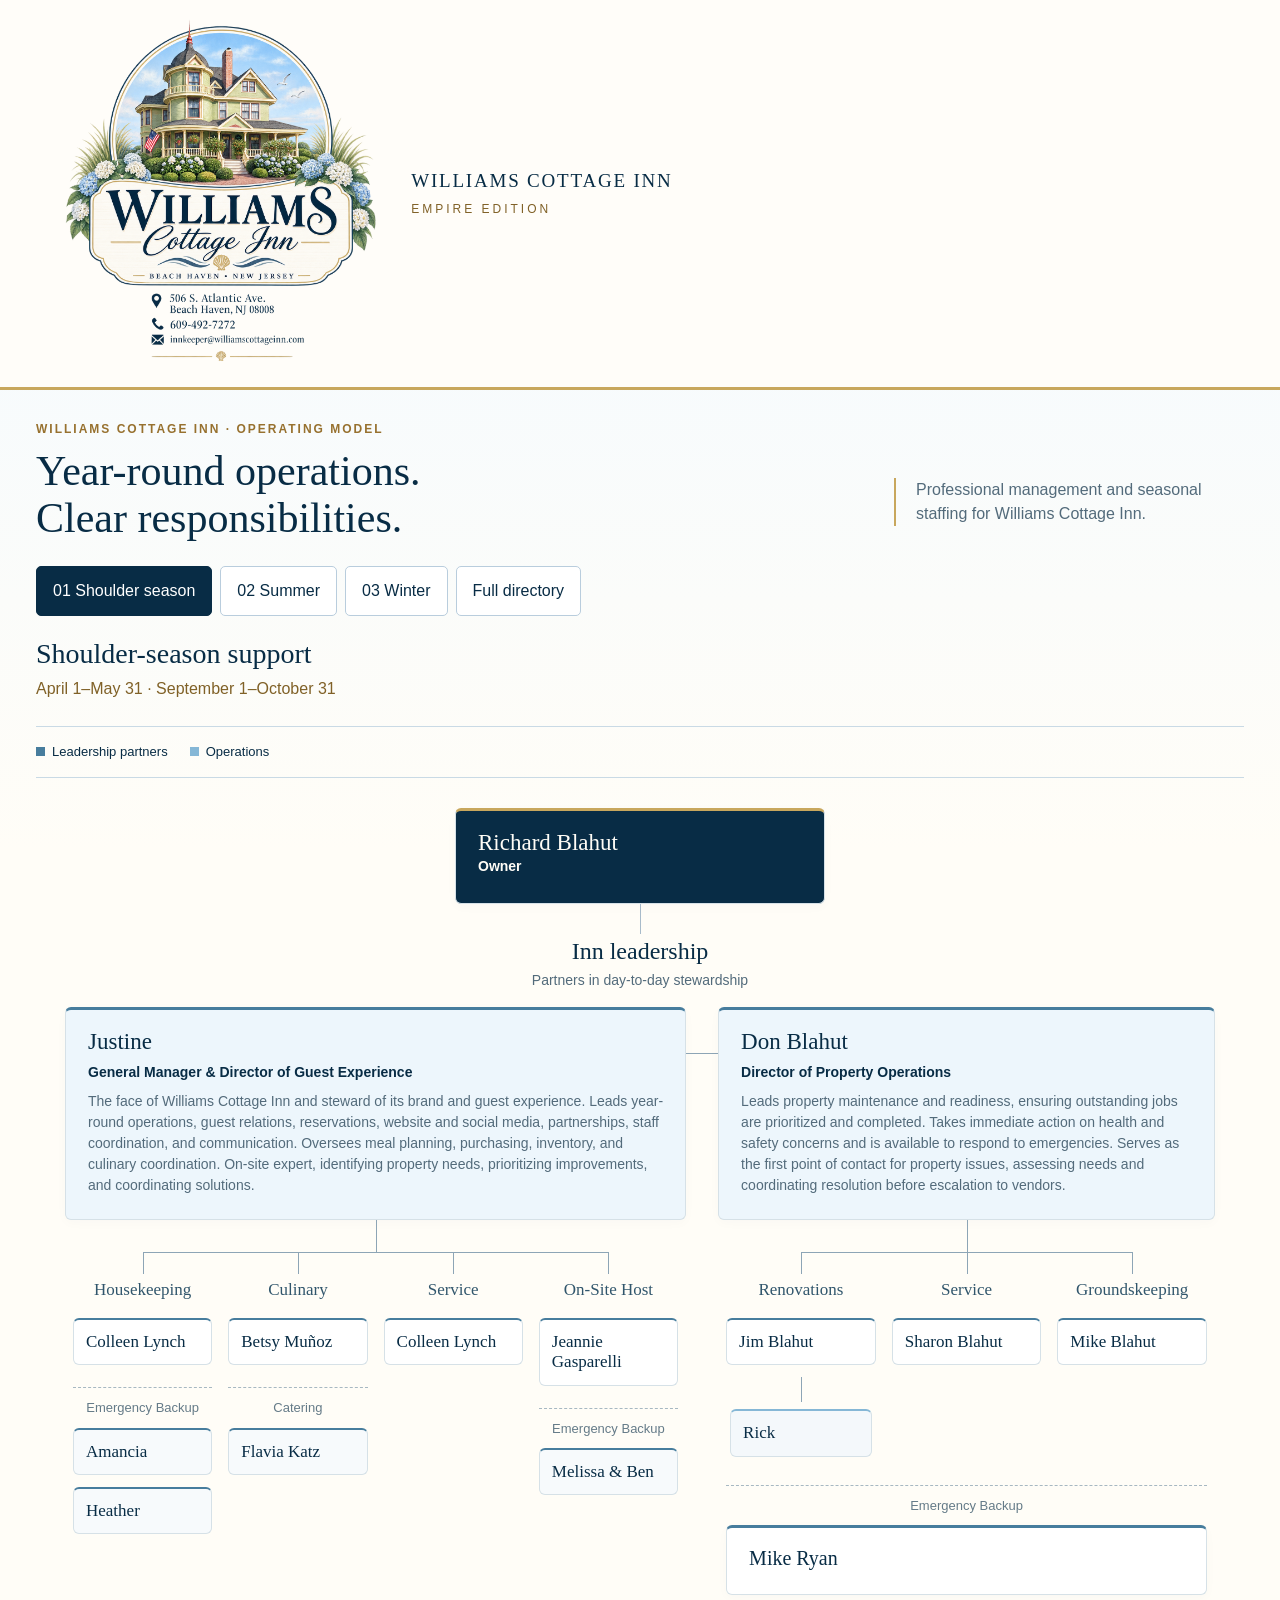
==== empire/index.html @ 8cbee390 "Move directory service contacts below chart and remove toolbar" ====
<!doctype html><html lang="en"><head><meta charset="utf-8"><meta name="viewport" content="width=device-width,initial-scale=1"><title>Williams Cottage Inn | Empire Edition</title><link rel="stylesheet" href="style.css"></head><body>
<header><div class="brand"><img src="williams-cottage-logo.png" alt="Williams Cottage Inn, Beach Haven, New Jersey" width="124" height="132"><div>WILLIAMS COTTAGE INN<span>EMPIRE EDITION</span></div></div></header>
<main><div class="intro"><div><p class="eyebrow">WILLIAMS COTTAGE INN · OPERATING MODEL</p><h1>Year-round operations.<br>Clear responsibilities.</h1></div><p class="context">Professional management and seasonal staffing for Williams Cottage Inn.</p></div>
<nav class="season-nav" aria-label="Support model"><a href="#shoulder" data-season="shoulder">01 Shoulder season</a><a href="#summer" data-season="summer">02 Summer</a><a href="#winter" data-season="winter">03 Winter</a><a href="#directory" data-season="directory">Full directory</a></nav><section class="season-heading"><div><h2 id="season-title"></h2><p id="season-dates"></p></div><p id="season-description"></p></section><div class="legend"><span><i class="green"></i>Leadership partners</span><span><i class="gray"></i>Operations</span></div>
<section class="tier" aria-labelledby="owner-title"><div class="tier-label" hidden><h2 id="owner-title">Owner</h2></div><div id="owner" class="owner cards"></div></section>
<div class="connector"></div><section class="tier" aria-labelledby="family-title"><div class="tier-label"><span>02</span><h2 id="family-title">Family ownership</h2></div><div id="family" class="family cards"></div></section>
<div class="connector"></div><section class="tier leadership" aria-labelledby="lead-title"><div class="tier-label"><h2 id="lead-title">Inn leadership</h2><p>Partners in day-to-day stewardship</p></div><div id="leadership" class="leaders cards"></div></section>
<div class="connector"></div><section class="tier" aria-labelledby="team-title"><div class="tier-label"><span>04</span><h2 id="team-title">Operations</h2></div><div id="support" class="support cards"></div><div class="open-roles"><strong>Team roster to complete</strong><p>Cleaners & housekeepers · Cooks · Maintenance technicians · Vendor contacts</p><span>Add each person as their details become available. Reporting relationships are confirmed individually.</span></div></section>
<div id="directory-service-contacts"></div><p class="winter-holiday-note" hidden>The inn may close for certain winter vacation days when no team is available.</p></main>
<dialog id="editor"><form id="person-form"><div class="dialog-head"><p class="eyebrow">PEOPLE DIRECTORY</p><button type="button" id="close" aria-label="Close">×</button></div><h2 id="dialog-title">Person details</h2><label>Name<input name="name" required maxlength="100"></label><label>Title / role<input name="role" required maxlength="150"></label><label>Organizational group<select name="group"><option value="owner">Primary ownership</option><option value="family">Family ownership</option><option value="leadership">Inn leadership</option><option value="support">Operations</option><option value="justineTeam">Working directly with Justine</option><option value="jimTeam">Jim Blahut’s team</option><option value="champions">Justine’s personal support network</option></select></label><label>Family relationship<input name="relation" maxlength="200"></label><label>Responsibilities / contribution<textarea name="notes" rows="3" maxlength="600"></textarea></label><label>Reports to / works with<input name="reports" maxlength="150" placeholder="To be confirmed"></label><div class="fields"><label>Phone<input name="phone" type="tel" maxlength="60"></label><label>Email<input name="email" type="email" maxlength="150"></label></div><div class="dialog-actions"><button type="button" id="remove">Remove person</button><button class="primary" type="submit">Save details</button></div></form></dialog><input type="file" id="file" accept="application/json,.json" hidden><div id="status" role="status" aria-live="polite"></div><script src="app.js"></script></body></html>
---- empire/style.css ----
:root{--ink:#082c45;--gold:#97712f;--paper:#fffdf7;--line:#d6e1e7}*{box-sizing:border-box}body{margin:0;background:var(--paper);color:var(--ink);font:16px/1.5 -apple-system,BlinkMacSystemFont,"Segoe UI",sans-serif}header{padding:24px 4vw;border-bottom:1px solid var(--line);display:flex;justify-content:space-between;align-items:center;gap:24px}.brand{font:20px Georgia,serif;letter-spacing:2px}.brand span{display:block;font:12px sans-serif;letter-spacing:3px;color:var(--gold);margin-top:9px}button{font:inherit;cursor:pointer;border:1px solid var(--line);background:white;color:var(--ink);border-radius:5px;padding:9px 14px}button:hover{border-color:var(--gold);background:#f2eee4}button:focus-visible{outline:3px solid var(--gold);outline-offset:3px}.primary{background:var(--ink);color:white;border-color:var(--ink)}.primary:hover{background:#234d68}.actions{display:flex;gap:8px;flex-wrap:wrap}main{max-width:1340px;margin:auto;padding:42px 36px}.intro{display:flex;align-items:end;justify-content:space-between;gap:30px;margin-bottom:30px}.eyebrow{font-size:12px;letter-spacing:2px;font-weight:650;color:var(--gold);margin:0 0 10px}h1{font:44px/1.12 Georgia,serif;margin:0;font-weight:400}.context{max-width:350px;color:#536b7b}.legend{display:flex;gap:22px;align-items:center;flex-wrap:wrap;border-top:1px solid var(--line);border-bottom:1px solid var(--line);padding:15px 0;margin-bottom:30px;font-size:13px}.legend i{display:inline-block;width:9px;height:9px;margin-right:7px}.gold{background:var(--gold)}.green{background:var(--ink)}.gray{background:#85b7d6}.draft{margin-left:auto;color:#536b7b}.tier{position:relative}.tier-label{text-align:center;margin-bottom:16px}.tier-label>span{font-size:12px;color:var(--gold);letter-spacing:2px}h2{font:24px/1.2 Georgia,serif;margin:3px 0}.tier-label p{font-size:14px;color:#536b7b;margin:4px}.cards{display:grid;gap:16px}.owner{max-width:370px;margin:auto}.family{grid-template-columns:repeat(3,1fr)}.pair{display:grid;gap:0;border:1px solid var(--line);border-top:3px solid var(--gold);border-radius:6px;overflow:hidden;background:white}.card{width:100%;display:block;text-align:left;padding:18px 22px;background:white;border:1px solid var(--line);border-top:3px solid var(--gold);border-radius:6px;overflow-wrap:anywhere}.pair .card{border:none;border-radius:0;border-bottom:1px solid var(--line)}.pair .card:last-child{border:0}.card h3{font:23px/1.2 Georgia,serif;margin:0 0 6px}.role{font-size:14px;font-weight:650;margin:0 0 8px}.relation,.notes{font-size:14px;color:#536b7b;margin:5px 0}.contact{font-size:13px;padding-top:10px;margin-top:10px;border-top:1px solid #ecece6;color:#758079}.connector{height:30px;border-left:1px solid #b8b7a9;width:0;margin:auto}.leaders{grid-template-columns:repeat(2,1fr);max-width:900px;margin:auto;gap:30px}.leaders .card{border-top-color:var(--ink);background:#edf6fc}.support{grid-template-columns:repeat(3,1fr)}.support .card{border-top-color:#85b7d6}.open-roles{padding:20px;border:1px dashed #b9c1b8;border-radius:6px;margin-top:16px;text-align:center}.open-roles p{margin:6px 0}.open-roles span{font-size:14px;color:#536b7b}footer{border-top:1px solid var(--line);margin-top:35px;padding-top:18px;font-size:13px;color:#536b7b}footer p{margin:6px 0}dialog{border:1px solid var(--line);border-radius:10px;padding:28px;max-width:580px;width:calc(100% - 32px);max-height:90vh;color:var(--ink)}dialog::backdrop{background:#082c4577}label{display:block;font-size:14px;margin-top:14px}input,select,textarea{width:100%;padding:10px;border:1px solid #b8c2ba;border-radius:4px;margin-top:4px;font:16px sans-serif;color:var(--ink);background:white}.fields{display:grid;grid-template-columns:1fr 1fr;gap:12px}.dialog-head,.dialog-actions{display:flex;justify-content:space-between;align-items:center;gap:12px}.dialog-actions{margin-top:22px}#close{padding:0 9px;font-size:24px}#status{position:fixed;bottom:24px;left:50%;transform:translateX(-50%);background:var(--ink);color:white;padding:12px 20px;border-radius:5px;display:none;max-width:90vw}@media(max-width:760px){header,.intro{align-items:start;flex-direction:column}main{padding:28px 18px}h1{font-size:36px}.family,.support{grid-template-columns:1fr}.leaders{grid-template-columns:1fr;gap:12px}.legend{gap:10px 20px}.draft{margin-left:0}.context{margin:0}.fields{grid-template-columns:1fr}}@media print{@page{size:landscape;margin:10mm}body{background:white;font-size:12px}header{padding:0 0 12px}.actions,dialog,#status{display:none!important}main{padding:16px 0}.intro{margin-bottom:15px}h1{font-size:28px}.context{font-size:13px}.legend{margin-bottom:15px;padding:8px 0}.tier-label{margin-bottom:8px}h2{font-size:18px}.card{padding:10px 14px;break-inside:avoid}.card h3{font-size:18px}.role,.relation,.notes{font-size:12px}.contact{font-size:11px;padding-top:4px;margin-top:4px}.connector{height:15px}.open-roles{padding:10px}.open-roles p,.open-roles span,footer{font-size:11px}footer{margin-top:15px;padding-top:8px}.tier{break-inside:avoid}.family,.support{grid-template-columns:repeat(3,1fr)}.leaders{grid-template-columns:repeat(2,1fr)}*{-webkit-print-color-adjust:exact;print-color-adjust:exact}}

/* Coastal palette drawn from the supplied Williams Cottage Inn logo. */
body{background:linear-gradient(180deg,#e6f3fc 0,#f7fbfd 350px,#fffdf7 850px)}
header{background:#fffdf9;border-bottom:3px solid #c8a75d;padding:14px 4vw;gap:20px}
.brand{display:flex;align-items:center;gap:20px;font-size:19px;letter-spacing:1.8px}.brand img{display:block;width:124px;height:auto;object-fit:contain}.brand span{color:#806127;font-size:12px;letter-spacing:3px;margin-top:10px}
main{padding-top:30px}.intro{margin-bottom:24px}.intro h1{font-size:42px;line-height:1.12}.context{border-left:2px solid #c8a75d;padding-left:20px}.legend{border-color:#c9dae5}.tier-label>span{color:#806127}.card{box-shadow:0 3px 12px #0b345306}.card:hover{background:#f3f8fc;border-color:#a7c8dd}.pair .card:hover{background:#f3f8fc}.owner .card{background:#082c45;color:#fffdf7;border-top-color:#c8a75d}.owner .card .notes,.owner .card .contact{color:#d8e9f5}.owner .card .contact{border-color:#416175}.owner .card:hover{background:#133f5c}.leaders .card{border-top-color:#477d9d}.open-roles{background:#f1f7fb;border-color:#a3c1d4}.open-roles span{color:#536b7b}.primary{box-shadow:0 2px 4px #082c4512}button:hover{background:#edf6fc}.primary:hover{background:#234d68}.connector{border-color:#a8bbca}footer{color:#536b7b}.gold{background:#b48b3e}.green{background:#477d9d}.gray{background:#85b7d6}
@media(max-width:760px){header{padding:14px 18px}.brand{gap:14px;font-size:16px;letter-spacing:1px}.brand img{width:86px}.brand span{font-size:11px;letter-spacing:2px}.actions{width:100%}.actions button{flex:1 1 auto;font-size:14px}.intro h1{font-size:34px}.context{padding-left:14px;margin-top:4px}}
@media print{body,header{background:white}.brand img{width:64px}.brand{font-size:16px}.brand span{font-size:10px}header{padding:0 0 8px}.intro h1{font-size:26px}.intro{margin-bottom:12px}main{padding-top:12px}.owner .card{background:#082c45}.card{box-shadow:none}}

/* Working relationships and personal support use distinct branches. */
.leaders{max-width:1150px;grid-template-columns:minmax(0,1.5fr) minmax(0,1fr);align-items:start;gap:32px}.leader-column{min-width:0}.justine-branches{display:grid;grid-template-columns:minmax(0,1.1fr) minmax(0,1fr);gap:24px;margin:0 8px}.branch{position:relative;padding-top:32px;min-width:0}.branch:before{content:"";position:absolute;top:0;left:50%;height:25px;border-left:1px solid #8da5b6}.branch-label{font-size:12px;line-height:1.4;margin:0 0 9px;color:#526c7c;text-align:center}.branch .card{margin-bottom:12px;padding:14px;box-shadow:none;background:white;border-top-width:2px}.branch .card h3{font-size:20px}.branch .card .notes,.branch .card .role,.branch .card .relation{font-size:13px}.champions:before{left:0;width:50%;height:25px;border-left:0;border-bottom:1px dotted #a1b2bd;border-right:1px dotted #a1b2bd}.champions .branch-label{font-weight:400;color:#657b88}.champions .card{background:transparent;border:0;border-left:1px dotted #a1b2bd;border-radius:0;color:#617580;padding:9px 12px}.champions .card h3{font-family:inherit;font-size:16px;font-weight:300}.champions .card .role{font-size:12px;font-weight:400}.champions .card .notes,.champions .card .relation,.champions .card .contact{font-size:12px;font-weight:300;color:#617580}.champions .card:hover{background:#edf5f9}.legend .dotted-key{width:20px;height:0;border-top:1px dotted #728b9b;vertical-align:middle}.justineTeam .card{border-top-color:#7da3ba}
@media(max-width:760px){.leaders{grid-template-columns:1fr}.justine-branches{gap:14px;margin:0}.branch .card{padding:11px}.branch .card h3{font-size:18px}.champions .card h3{font-size:15px}}
@media(max-width:420px){.justine-branches{grid-template-columns:1fr}.champions{margin-left:24px;padding-top:12px;border-left:1px dotted #a1b2bd}.champions:before{top:-10px;left:-1px;height:12px;width:20px;border-right:0}.champions .card{border-left:0}.champions .branch-label{text-align:left;padding-left:12px}}
@media print{.leaders{grid-template-columns:1.5fr 1fr;gap:20px}.justine-branches{gap:16px}.branch{padding-top:22px}.branch:before{height:16px}.branch .card{padding:8px}.branch .card h3{font-size:15px}.branch .card .role,.branch .card .notes{font-size:11px}.champions .card h3{font-size:13px}.champions .card .role,.champions .card .notes,.champions .card .contact{font-size:10px}}

.jim-team{min-width:0;break-inside:avoid}.jimTeam{margin:0 12px}.jimTeam .card{border-top-color:#85b7d6}.support{align-items:start}

[hidden]{display:none!important}.season-nav{display:flex;gap:8px;flex-wrap:wrap;margin-bottom:14px}.season-nav a{padding:12px 16px;border:1px solid #b9cddd;border-radius:5px;color:var(--ink);text-decoration:none;background:#fff}.season-nav a[aria-current=page]{background:var(--ink);color:white;border-color:var(--ink)}.season-heading{display:flex;gap:24px;align-items:center;justify-content:space-between;margin:18px 0}.season-heading h2{font-size:28px}.season-heading>p{max-width:450px;font-size:14px;color:#536b7b}.season-heading div p{margin:7px 0;color:#806127}.visitor-bar{display:flex;align-items:center;gap:15px;font-size:13px;color:#536b7b}.visitor-bar button{font-size:12px;padding:4px 9px}.remember{display:flex;align-items:center;gap:9px}.remember input{width:auto}.visitor-disclosure{font-size:13px;color:#536b7b}#visitor-dialog{max-width:510px}@media(max-width:760px){.season-heading{display:block}.season-nav a{flex:1 1 42%;font-size:14px}}@media print{.season-nav,.visitor-bar{display:none}.season-heading{margin:8px 0}.season-heading h2{font-size:22px}}

.leaders{grid-template-columns:minmax(0,1fr) minmax(0,1fr);align-items:start}.operational-team{margin:0 12px}.operational-team>.team-unit{margin-bottom:16px}.operational-team .card{width:100%;margin-bottom:0}.operational-team>.team-unit>.card{background:white}.personal-branch{margin:12px 12px 0 32px}.personal-branch:before{left:0;width:30%;border-left:1px dotted #a1b2bd;border-right:0}.team-unit .jimTeam{margin:0 18px}.team-unit .jimTeam .card{background:#f4f8fb}.operational-team .card h3{font-size:21px}@media(max-width:760px){.leaders{grid-template-columns:1fr}}@media print{.leaders{grid-template-columns:1fr 1fr}.leadership{break-inside:auto}.leader-column,.operational-team{break-inside:auto}.team-unit{break-inside:avoid}}

.leaders{grid-template-columns:minmax(0,1.8fr) minmax(0,1fr)}.category-branches{display:grid;grid-template-columns:1fr 1fr;gap:0 20px;padding:0 8px}.category-title{text-align:center;font:19px Georgia,serif;margin:0 0 14px}.category-branch .card{margin-bottom:12px;padding:13px;background:white}.category-branch .card h3{font-size:19px}.category-branch.champions .card{background:transparent}.category-branch.champions .card h3{font-size:15px}.category-empty{font-size:13px;color:#687b87;text-align:center}.other-contacts{margin:20px 8px;font-size:14px}.other-contacts summary{cursor:pointer;margin-bottom:12px}.other-contacts .card{margin-top:12px}.category-title{color:#31566c}@media(max-width:760px){.leaders{grid-template-columns:1fr}}@media(max-width:420px){.category-branches{grid-template-columns:1fr}}@media print{.leaders{grid-template-columns:1.8fr 1fr}.category-branches{gap:0 12px}.category-title{font-size:15px}.category-branch{break-inside:avoid}}

.leader-column>.card{position:relative}.leader-column:first-child>.card:after{content:"";position:absolute;right:-33px;top:43px;width:32px;border-top:1px solid #8da5b6;pointer-events:none}.owner .card h3,.pair .card h3{margin-bottom:0}@media(max-width:760px){.leader-column:first-child>.card:after{display:none}.leader-column+.leader-column{border-top:1px solid #8da5b6;padding-top:20px}}@media print{.leader-column:first-child>.card:after{display:block;right:-21px;width:20px}}

.category-branches{position:relative;grid-template-columns:repeat(3,minmax(0,1fr));gap:0;margin:0;padding:32px 0 0}.category-branches:before{content:"";position:absolute;top:0;left:50%;height:32px;border-left:1px solid #8da5b6}.category-branch{padding:28px 8px 0}.category-branch:before{top:0;left:50%;height:22px;border-left:1px solid #8da5b6;width:0;border-right:0;border-bottom:0}.category-branch:after{content:"";position:absolute;top:0;left:0;right:0;border-top:1px solid #8da5b6}.category-branch:first-child:after{left:50%}.category-branch:last-child:after{right:50%}.category-title{font-size:17px;min-height:24px}.category-branch .card h3{font-size:17px;margin-bottom:0}.category-branch .card{padding:12px}.emergency-backup{border-top:1px dashed #a7b8c2;margin-top:22px;padding-top:10px}.emergency-backup h4{font-size:13px;font-weight:500;color:#657b88;text-align:center;margin:0 0 10px}.emergency-backup .card{background:#f7fafc}.personal-branch{max-width:300px}.season-heading>p:empty{display:none}@media(max-width:420px){.category-branches{grid-template-columns:repeat(3,minmax(0,1fr))}.category-branch{padding-left:3px;padding-right:3px}.category-title{font-size:14px}.category-branch .card{padding:8px 5px}.category-branch .card h3{font-size:14px}.category-branch .card .notes,.category-branch .card .role{font-size:12px}}

.category-branches.summer-branches{grid-template-columns:repeat(2,minmax(0,1fr))}.shared-serving{margin:16px 8px 0;border-left:1px dotted #8da5b6;padding-left:14px}.shared-serving>p{font-size:12px;color:#536b7b;margin:0 0 7px}.shared-serving .card{background:white;padding:12px}.shared-serving .card h3{font-size:18px}.shared-serving .card .role,.shared-serving .card .notes{font-size:13px}

.family{grid-template-columns:repeat(4,minmax(0,1fr));align-items:stretch}.family>.card{height:100%;min-height:80px;display:flex;align-items:center}.family>.card h3{margin:0}@media(max-width:760px){.family{grid-template-columns:repeat(2,minmax(0,1fr))}}@media(max-width:420px){.family{grid-template-columns:1fr}}@media print{.family{grid-template-columns:repeat(4,minmax(0,1fr))}}

.leaders{grid-template-columns:minmax(0,1.25fr) minmax(0,1fr);gap:32px}.operational-team{display:grid;grid-template-columns:repeat(3,minmax(0,1fr));gap:10px;margin:0;padding-top:32px}.operational-team>.team-unit{min-width:0}.operational-team .card{padding:12px 8px}.operational-team .card h3{font-size:17px}.operational-team .card .role{font-size:13px}.team-unit .jimTeam{margin:0 4px}.don-backup{margin:16px 8px}.don-backup .card{background:white}.don-backup .card h3{font-size:20px}@media(max-width:900px){.leaders{grid-template-columns:1fr}.leader-column:first-child>.card:after{display:none}}@media print{.leaders{grid-template-columns:1.25fr 1fr}.operational-team{gap:6px}.operational-team .card h3{font-size:14px}}

.don-backup .card .role{font-size:13px}

.category-branches{grid-template-columns:repeat(4,minmax(0,1fr))}.category-branches.summer-branches{grid-template-columns:repeat(3,minmax(0,1fr))}

.brand img{width:340px;max-width:100%;height:auto;flex-shrink:0}.brand{flex-wrap:wrap}@media(max-width:760px){.brand{width:100%;justify-content:center;text-align:center}.brand img{width:300px;max-width:85vw}.brand>div{width:100%}}@media print{.brand img{width:200px}}

.category-branches.don-branches{grid-template-columns:repeat(3,minmax(0,1fr))}.don-branches .jimTeam{margin:0 4px}.winter-holiday-note{margin:40px 0 0;padding-top:16px;border-top:1px solid var(--line);font-size:13px;color:#657b88}

.category-branches.summer-branches{grid-template-columns:repeat(4,minmax(0,1fr))}

#directory-service-contacts:not(:empty){margin-top:32px}#directory-service-contacts .other-contacts{margin:0}#directory-service-contacts .card{max-width:540px}
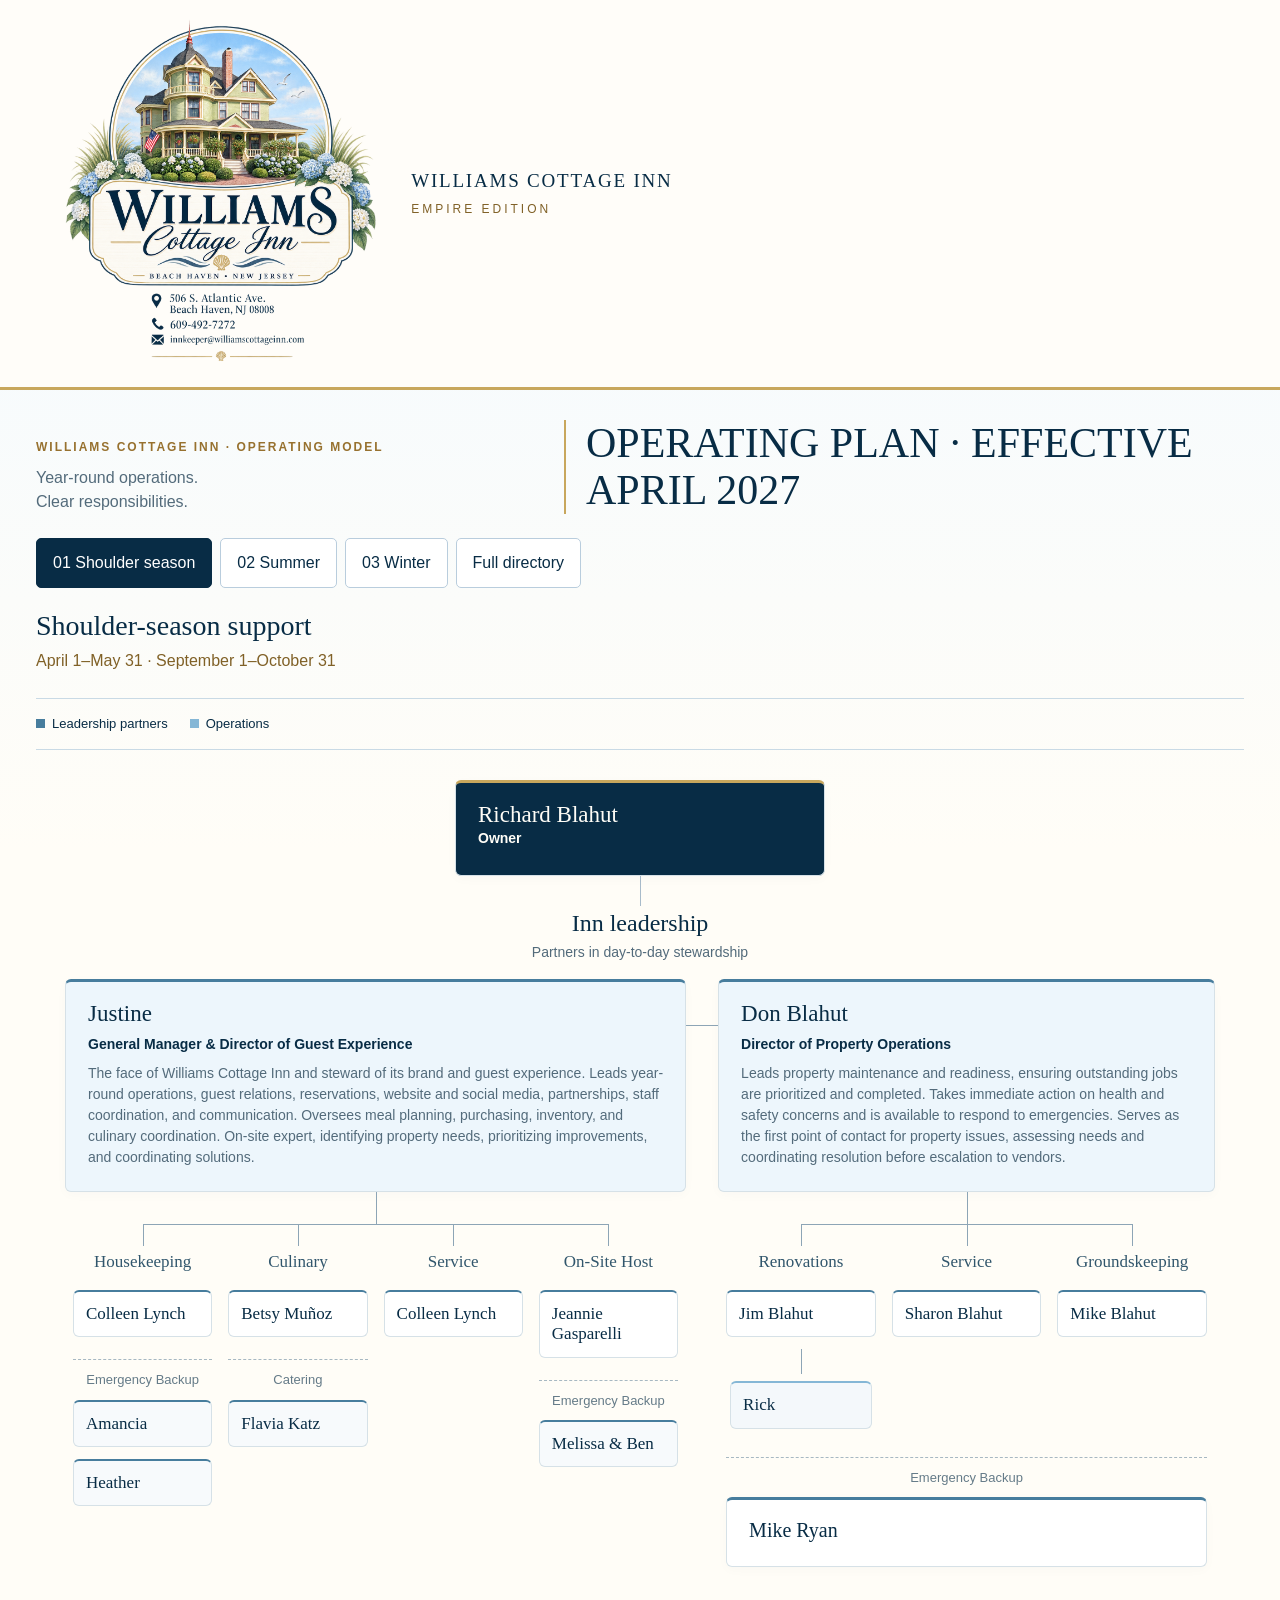
==== commit 03a7d09d: "Add seasonal operating plan effective dates and swap heading styles" ====
--- a/empire/index.html
+++ b/empire/index.html
@@ -1,6 +1,6 @@
 <!doctype html><html lang="en"><head><meta charset="utf-8"><meta name="viewport" content="width=device-width,initial-scale=1"><title>Williams Cottage Inn | Empire Edition</title><link rel="stylesheet" href="style.css"></head><body>
 <header><div class="brand"><img src="williams-cottage-logo.png" alt="Williams Cottage Inn, Beach Haven, New Jersey" width="124" height="132"><div>WILLIAMS COTTAGE INN<span>EMPIRE EDITION</span></div></div></header>
-<main><div class="intro"><div><p class="eyebrow">WILLIAMS COTTAGE INN · OPERATING MODEL</p><h1>Year-round operations.<br>Clear responsibilities.</h1></div><p class="context">Professional management and seasonal staffing for Williams Cottage Inn.</p></div>
+<main><div class="intro"><div><p class="eyebrow">WILLIAMS COTTAGE INN · OPERATING MODEL</p><h1>Year-round operations.<br>Clear responsibilities.</h1></div><p class="context">OPERATING PLAN · EFFECTIVE OCTOBER 2026</p></div>
 <nav class="season-nav" aria-label="Support model"><a href="#shoulder" data-season="shoulder">01 Shoulder season</a><a href="#summer" data-season="summer">02 Summer</a><a href="#winter" data-season="winter">03 Winter</a><a href="#directory" data-season="directory">Full directory</a></nav><section class="season-heading"><div><h2 id="season-title"></h2><p id="season-dates"></p></div><p id="season-description"></p></section><div class="legend"><span><i class="green"></i>Leadership partners</span><span><i class="gray"></i>Operations</span></div>
 <section class="tier" aria-labelledby="owner-title"><div class="tier-label" hidden><h2 id="owner-title">Owner</h2></div><div id="owner" class="owner cards"></div></section>
 <div class="connector"></div><section class="tier" aria-labelledby="family-title"><div class="tier-label"><span>02</span><h2 id="family-title">Family ownership</h2></div><div id="family" class="family cards"></div></section>
--- a/empire/style.css
+++ b/empire/style.css
@@ -43,3 +43,5 @@
 .category-branches.summer-branches{grid-template-columns:repeat(4,minmax(0,1fr))}
 
 #directory-service-contacts:not(:empty){margin-top:32px}#directory-service-contacts .other-contacts{margin:0}#directory-service-contacts .card{max-width:540px}
+
+.intro h1{font:400 16px/1.5 -apple-system,BlinkMacSystemFont,"Segoe UI",sans-serif;color:#536b7b}.intro .context{font:400 42px/1.12 Georgia,serif;color:var(--ink);max-width:680px;margin:0}.intro>div{flex:1}.intro .context{flex:1.5}@media(max-width:760px){.intro .context{font-size:34px}}@media print{.intro .context{font-size:26px}}
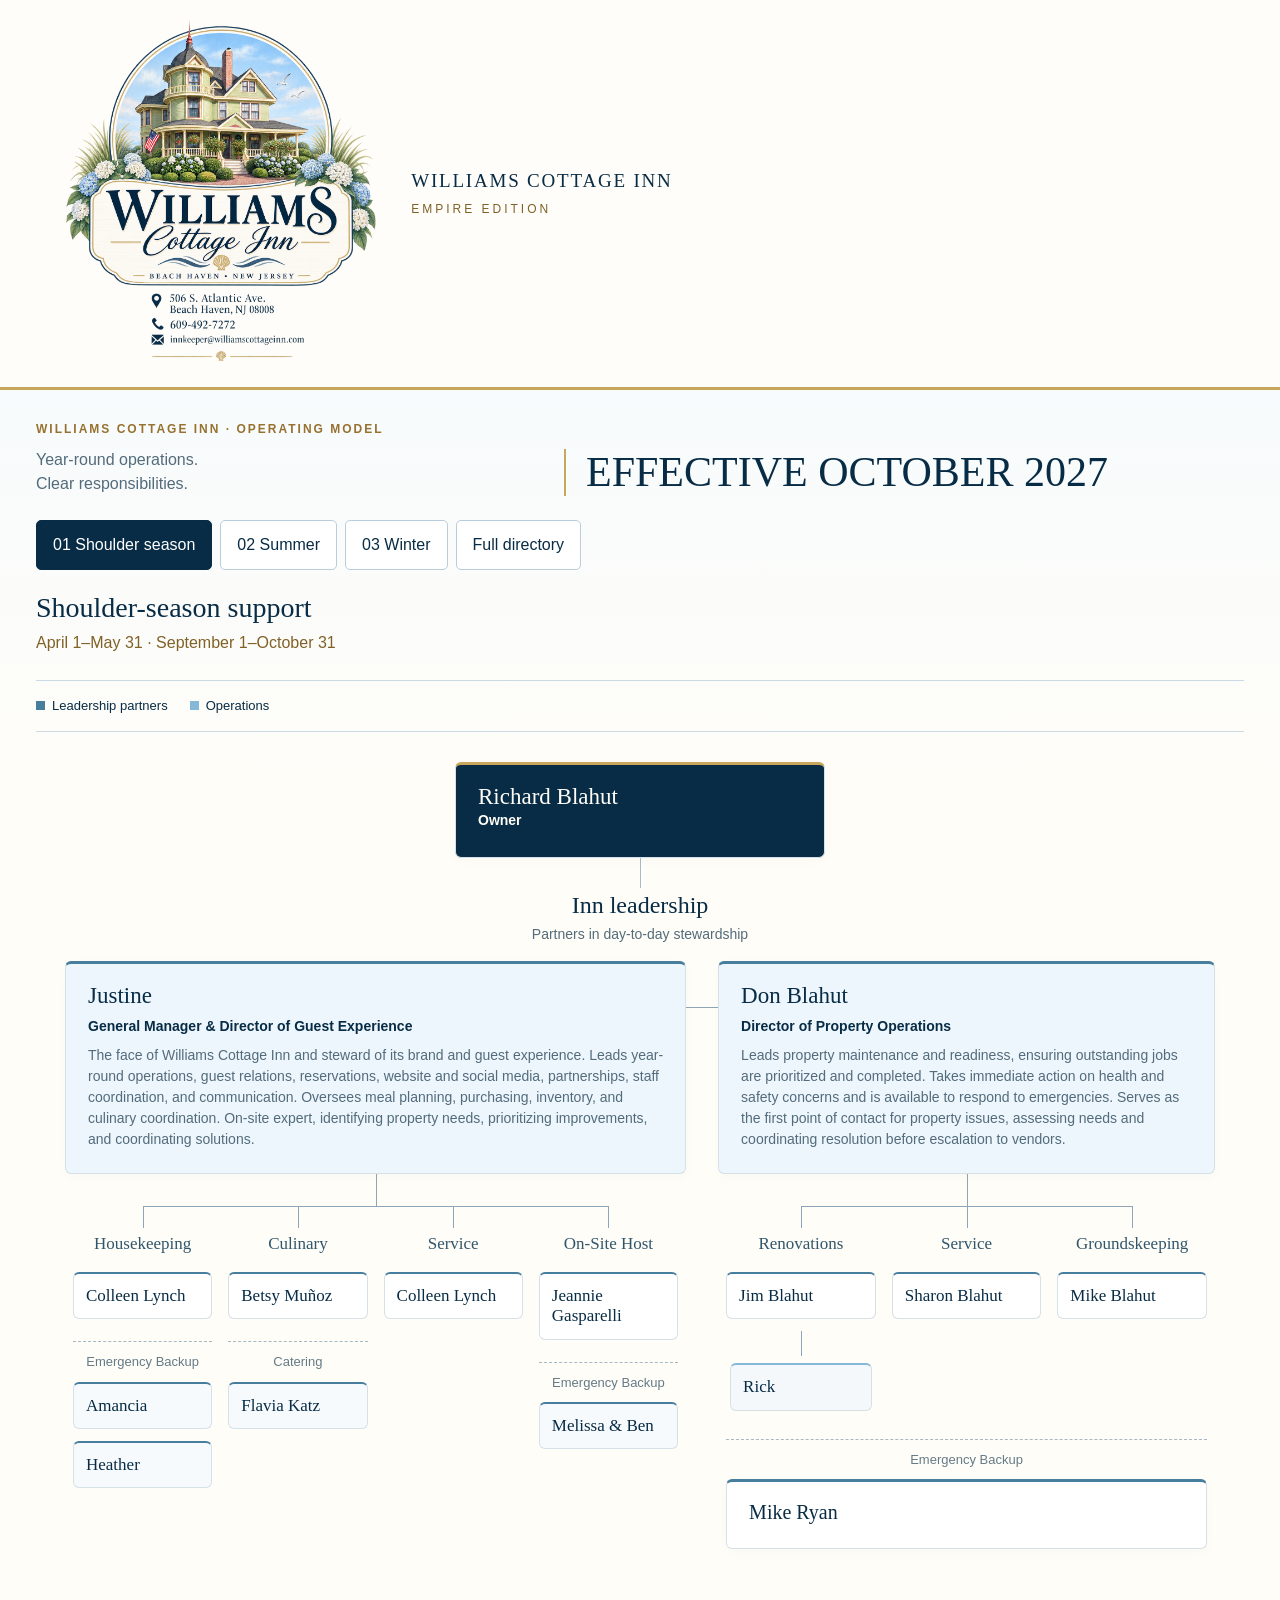
==== commit 07a76888: "Simplify effective date headings and update shoulder season" ====
--- a/empire/index.html
+++ b/empire/index.html
@@ -1,6 +1,6 @@
 <!doctype html><html lang="en"><head><meta charset="utf-8"><meta name="viewport" content="width=device-width,initial-scale=1"><title>Williams Cottage Inn | Empire Edition</title><link rel="stylesheet" href="style.css"></head><body>
 <header><div class="brand"><img src="williams-cottage-logo.png" alt="Williams Cottage Inn, Beach Haven, New Jersey" width="124" height="132"><div>WILLIAMS COTTAGE INN<span>EMPIRE EDITION</span></div></div></header>
-<main><div class="intro"><div><p class="eyebrow">WILLIAMS COTTAGE INN · OPERATING MODEL</p><h1>Year-round operations.<br>Clear responsibilities.</h1></div><p class="context">OPERATING PLAN · EFFECTIVE OCTOBER 2026</p></div>
+<main><div class="intro"><div><p class="eyebrow">WILLIAMS COTTAGE INN · OPERATING MODEL</p><h1>Year-round operations.<br>Clear responsibilities.</h1></div><p class="context"></p></div>
 <nav class="season-nav" aria-label="Support model"><a href="#shoulder" data-season="shoulder">01 Shoulder season</a><a href="#summer" data-season="summer">02 Summer</a><a href="#winter" data-season="winter">03 Winter</a><a href="#directory" data-season="directory">Full directory</a></nav><section class="season-heading"><div><h2 id="season-title"></h2><p id="season-dates"></p></div><p id="season-description"></p></section><div class="legend"><span><i class="green"></i>Leadership partners</span><span><i class="gray"></i>Operations</span></div>
 <section class="tier" aria-labelledby="owner-title"><div class="tier-label" hidden><h2 id="owner-title">Owner</h2></div><div id="owner" class="owner cards"></div></section>
 <div class="connector"></div><section class="tier" aria-labelledby="family-title"><div class="tier-label"><span>02</span><h2 id="family-title">Family ownership</h2></div><div id="family" class="family cards"></div></section>
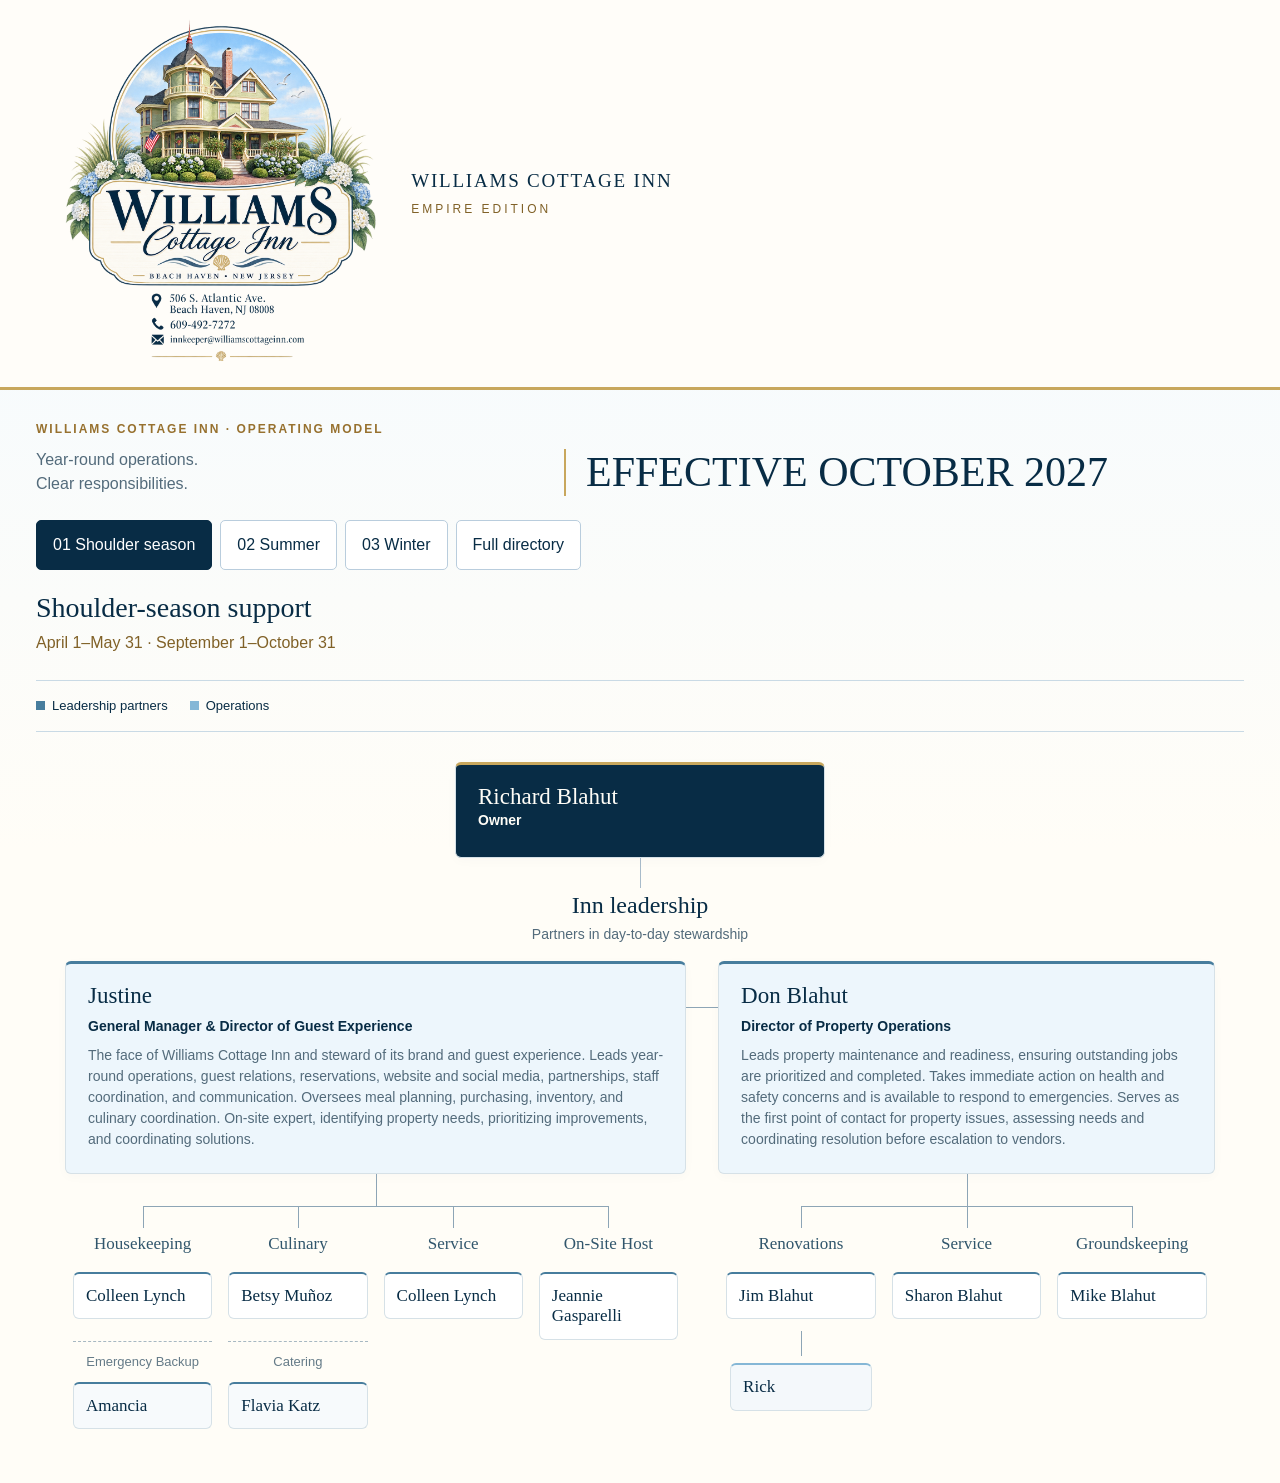
==== commit 68341dfa: "Remove host backup rendering and refresh cached roster script" ====
--- a/empire/index.html
+++ b/empire/index.html
@@ -7,4 +7,4 @@
 <div class="connector"></div><section class="tier leadership" aria-labelledby="lead-title"><div class="tier-label"><h2 id="lead-title">Inn leadership</h2><p>Partners in day-to-day stewardship</p></div><div id="leadership" class="leaders cards"></div></section>
 <div class="connector"></div><section class="tier" aria-labelledby="team-title"><div class="tier-label"><span>04</span><h2 id="team-title">Operations</h2></div><div id="support" class="support cards"></div><div class="open-roles"><strong>Team roster to complete</strong><p>Cleaners & housekeepers · Cooks · Maintenance technicians · Vendor contacts</p><span>Add each person as their details become available. Reporting relationships are confirmed individually.</span></div></section>
 <div id="directory-service-contacts"></div><p class="winter-holiday-note" hidden>The inn may close for certain winter vacation days when no team is available.</p></main>
-<dialog id="editor"><form id="person-form"><div class="dialog-head"><p class="eyebrow">PEOPLE DIRECTORY</p><button type="button" id="close" aria-label="Close">×</button></div><h2 id="dialog-title">Person details</h2><label>Name<input name="name" required maxlength="100"></label><label>Title / role<input name="role" required maxlength="150"></label><label>Organizational group<select name="group"><option value="owner">Primary ownership</option><option value="family">Family ownership</option><option value="leadership">Inn leadership</option><option value="support">Operations</option><option value="justineTeam">Working directly with Justine</option><option value="jimTeam">Jim Blahut’s team</option><option value="champions">Justine’s personal support network</option></select></label><label>Family relationship<input name="relation" maxlength="200"></label><label>Responsibilities / contribution<textarea name="notes" rows="3" maxlength="600"></textarea></label><label>Reports to / works with<input name="reports" maxlength="150" placeholder="To be confirmed"></label><div class="fields"><label>Phone<input name="phone" type="tel" maxlength="60"></label><label>Email<input name="email" type="email" maxlength="150"></label></div><div class="dialog-actions"><button type="button" id="remove">Remove person</button><button class="primary" type="submit">Save details</button></div></form></dialog><input type="file" id="file" accept="application/json,.json" hidden><div id="status" role="status" aria-live="polite"></div><script src="app.js"></script></body></html>
+<dialog id="editor"><form id="person-form"><div class="dialog-head"><p class="eyebrow">PEOPLE DIRECTORY</p><button type="button" id="close" aria-label="Close">×</button></div><h2 id="dialog-title">Person details</h2><label>Name<input name="name" required maxlength="100"></label><label>Title / role<input name="role" required maxlength="150"></label><label>Organizational group<select name="group"><option value="owner">Primary ownership</option><option value="family">Family ownership</option><option value="leadership">Inn leadership</option><option value="support">Operations</option><option value="justineTeam">Working directly with Justine</option><option value="jimTeam">Jim Blahut’s team</option><option value="champions">Justine’s personal support network</option></select></label><label>Family relationship<input name="relation" maxlength="200"></label><label>Responsibilities / contribution<textarea name="notes" rows="3" maxlength="600"></textarea></label><label>Reports to / works with<input name="reports" maxlength="150" placeholder="To be confirmed"></label><div class="fields"><label>Phone<input name="phone" type="tel" maxlength="60"></label><label>Email<input name="email" type="email" maxlength="150"></label></div><div class="dialog-actions"><button type="button" id="remove">Remove person</button><button class="primary" type="submit">Save details</button></div></form></dialog><input type="file" id="file" accept="application/json,.json" hidden><div id="status" role="status" aria-live="polite"></div><script src="app.js?v=backup-removal-2"></script></body></html>
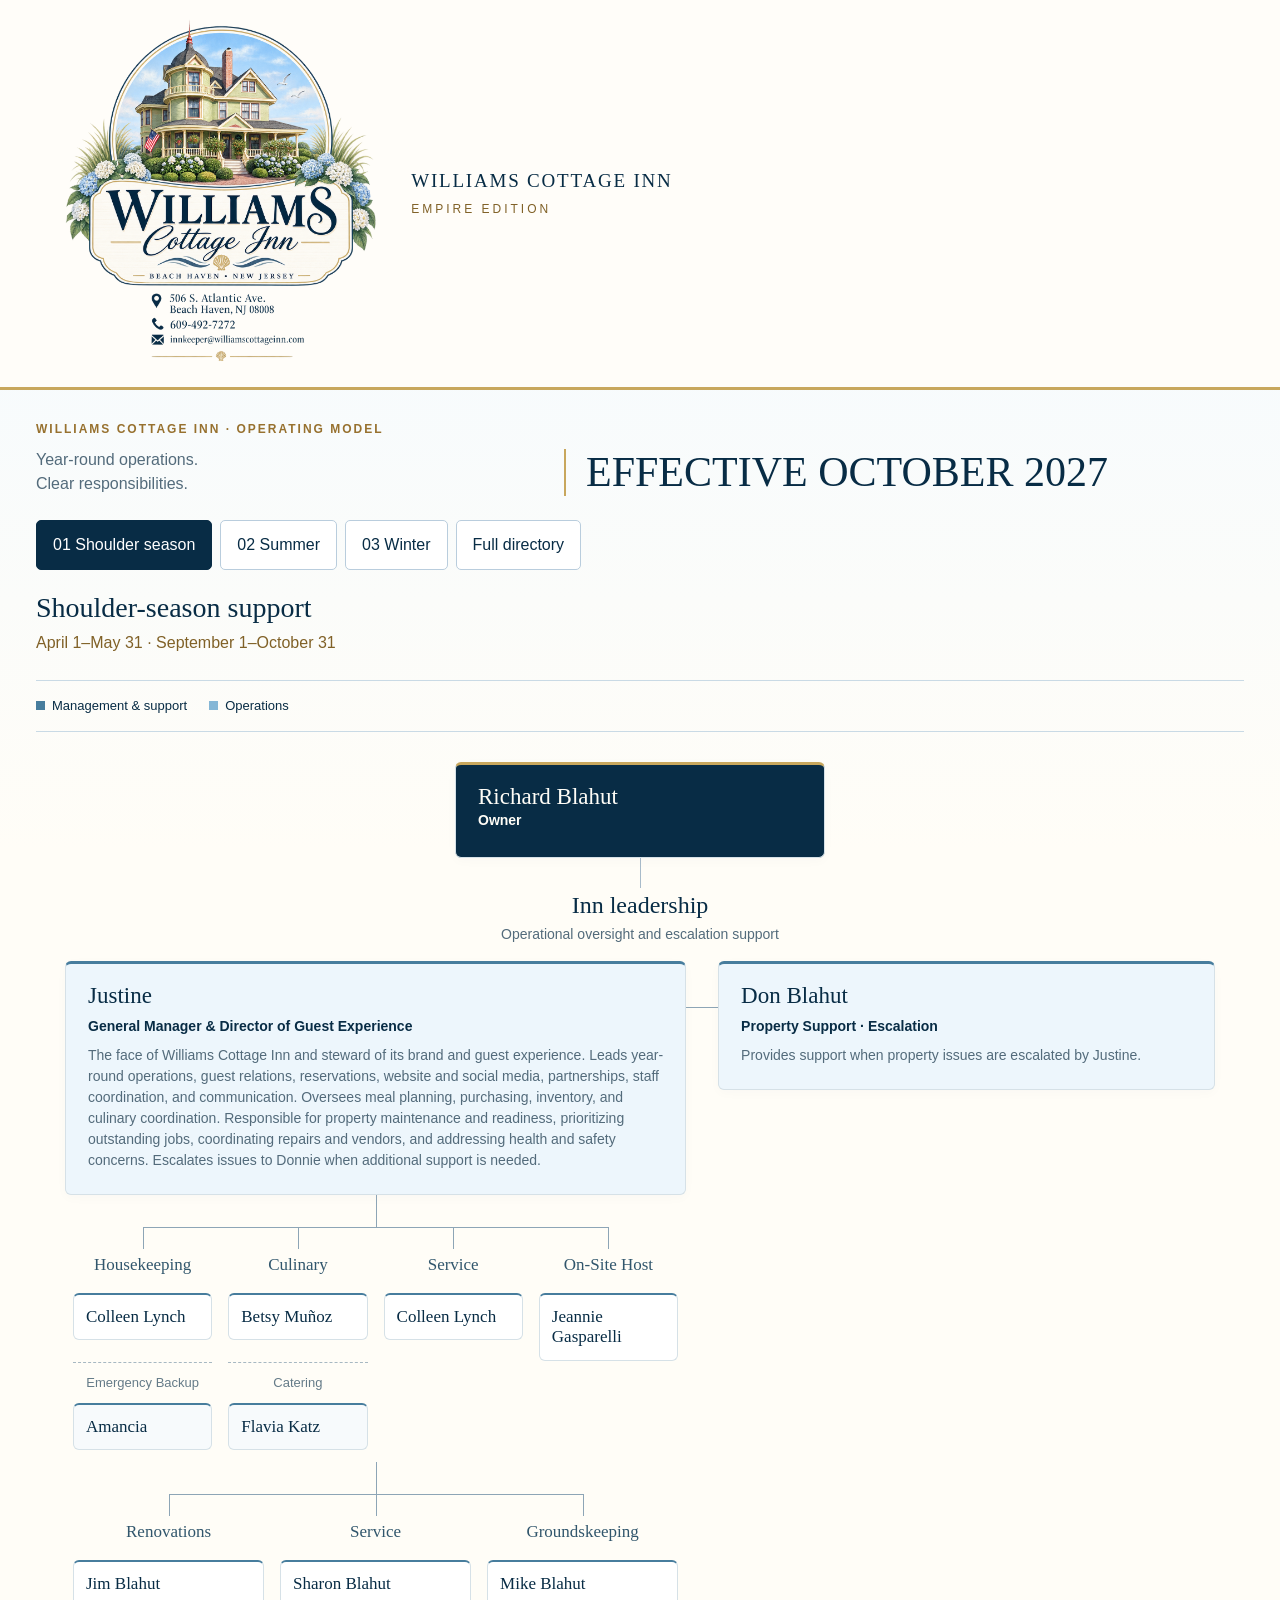
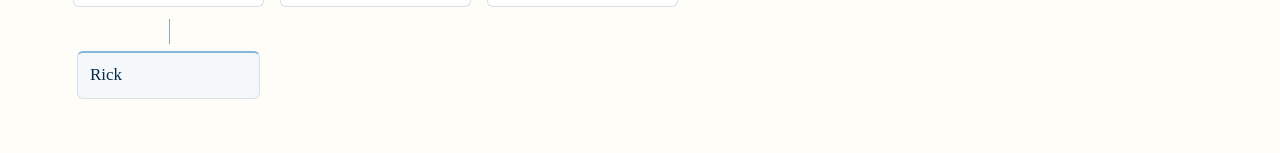
==== commit e94ea68c: "Move property oversight to Justine and make Don escalation support" ====
--- a/empire/index.html
+++ b/empire/index.html
@@ -1,10 +1,10 @@
 <!doctype html><html lang="en"><head><meta charset="utf-8"><meta name="viewport" content="width=device-width,initial-scale=1"><title>Williams Cottage Inn | Empire Edition</title><link rel="stylesheet" href="style.css"></head><body>
 <header><div class="brand"><img src="williams-cottage-logo.png" alt="Williams Cottage Inn, Beach Haven, New Jersey" width="124" height="132"><div>WILLIAMS COTTAGE INN<span>EMPIRE EDITION</span></div></div></header>
 <main><div class="intro"><div><p class="eyebrow">WILLIAMS COTTAGE INN · OPERATING MODEL</p><h1>Year-round operations.<br>Clear responsibilities.</h1></div><p class="context"></p></div>
-<nav class="season-nav" aria-label="Support model"><a href="#shoulder" data-season="shoulder">01 Shoulder season</a><a href="#summer" data-season="summer">02 Summer</a><a href="#winter" data-season="winter">03 Winter</a><a href="#directory" data-season="directory">Full directory</a></nav><section class="season-heading"><div><h2 id="season-title"></h2><p id="season-dates"></p></div><p id="season-description"></p></section><div class="legend"><span><i class="green"></i>Leadership partners</span><span><i class="gray"></i>Operations</span></div>
+<nav class="season-nav" aria-label="Support model"><a href="#shoulder" data-season="shoulder">01 Shoulder season</a><a href="#summer" data-season="summer">02 Summer</a><a href="#winter" data-season="winter">03 Winter</a><a href="#directory" data-season="directory">Full directory</a></nav><section class="season-heading"><div><h2 id="season-title"></h2><p id="season-dates"></p></div><p id="season-description"></p></section><div class="legend"><span><i class="green"></i>Management & support</span><span><i class="gray"></i>Operations</span></div>
 <section class="tier" aria-labelledby="owner-title"><div class="tier-label" hidden><h2 id="owner-title">Owner</h2></div><div id="owner" class="owner cards"></div></section>
 <div class="connector"></div><section class="tier" aria-labelledby="family-title"><div class="tier-label"><span>02</span><h2 id="family-title">Family ownership</h2></div><div id="family" class="family cards"></div></section>
-<div class="connector"></div><section class="tier leadership" aria-labelledby="lead-title"><div class="tier-label"><h2 id="lead-title">Inn leadership</h2><p>Partners in day-to-day stewardship</p></div><div id="leadership" class="leaders cards"></div></section>
+<div class="connector"></div><section class="tier leadership" aria-labelledby="lead-title"><div class="tier-label"><h2 id="lead-title">Inn leadership</h2><p>Operational oversight and escalation support</p></div><div id="leadership" class="leaders cards"></div></section>
 <div class="connector"></div><section class="tier" aria-labelledby="team-title"><div class="tier-label"><span>04</span><h2 id="team-title">Operations</h2></div><div id="support" class="support cards"></div><div class="open-roles"><strong>Team roster to complete</strong><p>Cleaners & housekeepers · Cooks · Maintenance technicians · Vendor contacts</p><span>Add each person as their details become available. Reporting relationships are confirmed individually.</span></div></section>
 <div id="directory-service-contacts"></div><p class="winter-holiday-note" hidden>The inn may close for certain winter vacation days when no team is available.</p></main>
-<dialog id="editor"><form id="person-form"><div class="dialog-head"><p class="eyebrow">PEOPLE DIRECTORY</p><button type="button" id="close" aria-label="Close">×</button></div><h2 id="dialog-title">Person details</h2><label>Name<input name="name" required maxlength="100"></label><label>Title / role<input name="role" required maxlength="150"></label><label>Organizational group<select name="group"><option value="owner">Primary ownership</option><option value="family">Family ownership</option><option value="leadership">Inn leadership</option><option value="support">Operations</option><option value="justineTeam">Working directly with Justine</option><option value="jimTeam">Jim Blahut’s team</option><option value="champions">Justine’s personal support network</option></select></label><label>Family relationship<input name="relation" maxlength="200"></label><label>Responsibilities / contribution<textarea name="notes" rows="3" maxlength="600"></textarea></label><label>Reports to / works with<input name="reports" maxlength="150" placeholder="To be confirmed"></label><div class="fields"><label>Phone<input name="phone" type="tel" maxlength="60"></label><label>Email<input name="email" type="email" maxlength="150"></label></div><div class="dialog-actions"><button type="button" id="remove">Remove person</button><button class="primary" type="submit">Save details</button></div></form></dialog><input type="file" id="file" accept="application/json,.json" hidden><div id="status" role="status" aria-live="polite"></div><script src="app.js?v=backup-removal-2"></script></body></html>
+<dialog id="editor"><form id="person-form"><div class="dialog-head"><p class="eyebrow">PEOPLE DIRECTORY</p><button type="button" id="close" aria-label="Close">×</button></div><h2 id="dialog-title">Person details</h2><label>Name<input name="name" required maxlength="100"></label><label>Title / role<input name="role" required maxlength="150"></label><label>Organizational group<select name="group"><option value="owner">Primary ownership</option><option value="family">Family ownership</option><option value="leadership">Inn leadership</option><option value="support">Operations</option><option value="justineTeam">Working directly with Justine</option><option value="jimTeam">Jim Blahut’s team</option><option value="champions">Justine’s personal support network</option></select></label><label>Family relationship<input name="relation" maxlength="200"></label><label>Responsibilities / contribution<textarea name="notes" rows="3" maxlength="600"></textarea></label><label>Reports to / works with<input name="reports" maxlength="150" placeholder="To be confirmed"></label><div class="fields"><label>Phone<input name="phone" type="tel" maxlength="60"></label><label>Email<input name="email" type="email" maxlength="150"></label></div><div class="dialog-actions"><button type="button" id="remove">Remove person</button><button class="primary" type="submit">Save details</button></div></form></dialog><input type="file" id="file" accept="application/json,.json" hidden><div id="status" role="status" aria-live="polite"></div><script src="app.js?v=property-escalation-4"></script></body></html>
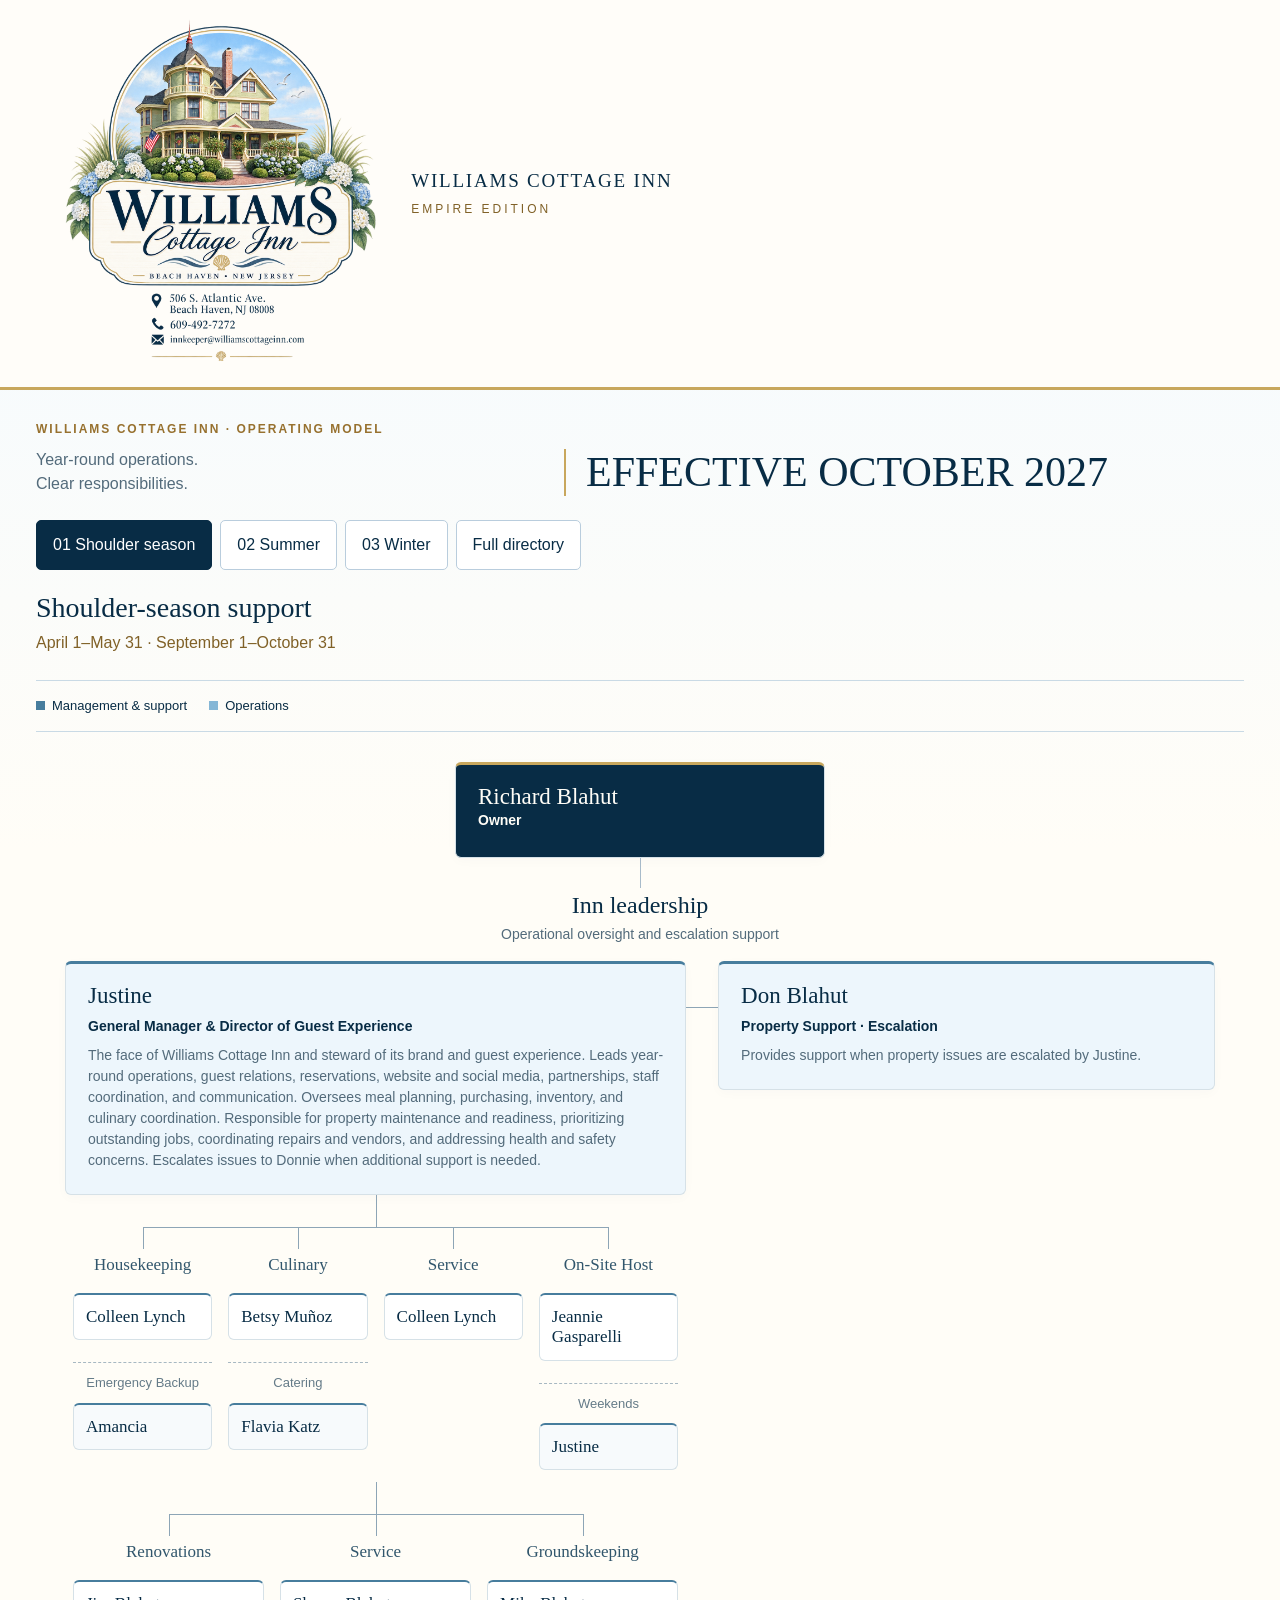
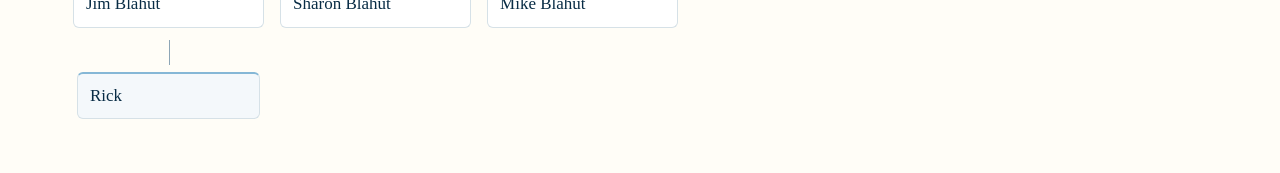
==== commit 02ba18ed: "Add Justine weekend on-site hosting for shoulder and winter" ====
--- a/empire/index.html
+++ b/empire/index.html
@@ -7,4 +7,4 @@
 <div class="connector"></div><section class="tier leadership" aria-labelledby="lead-title"><div class="tier-label"><h2 id="lead-title">Inn leadership</h2><p>Operational oversight and escalation support</p></div><div id="leadership" class="leaders cards"></div></section>
 <div class="connector"></div><section class="tier" aria-labelledby="team-title"><div class="tier-label"><span>04</span><h2 id="team-title">Operations</h2></div><div id="support" class="support cards"></div><div class="open-roles"><strong>Team roster to complete</strong><p>Cleaners & housekeepers · Cooks · Maintenance technicians · Vendor contacts</p><span>Add each person as their details become available. Reporting relationships are confirmed individually.</span></div></section>
 <div id="directory-service-contacts"></div><p class="winter-holiday-note" hidden>The inn may close for certain winter vacation days when no team is available.</p></main>
-<dialog id="editor"><form id="person-form"><div class="dialog-head"><p class="eyebrow">PEOPLE DIRECTORY</p><button type="button" id="close" aria-label="Close">×</button></div><h2 id="dialog-title">Person details</h2><label>Name<input name="name" required maxlength="100"></label><label>Title / role<input name="role" required maxlength="150"></label><label>Organizational group<select name="group"><option value="owner">Primary ownership</option><option value="family">Family ownership</option><option value="leadership">Inn leadership</option><option value="support">Operations</option><option value="justineTeam">Working directly with Justine</option><option value="jimTeam">Jim Blahut’s team</option><option value="champions">Justine’s personal support network</option></select></label><label>Family relationship<input name="relation" maxlength="200"></label><label>Responsibilities / contribution<textarea name="notes" rows="3" maxlength="600"></textarea></label><label>Reports to / works with<input name="reports" maxlength="150" placeholder="To be confirmed"></label><div class="fields"><label>Phone<input name="phone" type="tel" maxlength="60"></label><label>Email<input name="email" type="email" maxlength="150"></label></div><div class="dialog-actions"><button type="button" id="remove">Remove person</button><button class="primary" type="submit">Save details</button></div></form></dialog><input type="file" id="file" accept="application/json,.json" hidden><div id="status" role="status" aria-live="polite"></div><script src="app.js?v=property-escalation-4"></script></body></html>
+<dialog id="editor"><form id="person-form"><div class="dialog-head"><p class="eyebrow">PEOPLE DIRECTORY</p><button type="button" id="close" aria-label="Close">×</button></div><h2 id="dialog-title">Person details</h2><label>Name<input name="name" required maxlength="100"></label><label>Title / role<input name="role" required maxlength="150"></label><label>Organizational group<select name="group"><option value="owner">Primary ownership</option><option value="family">Family ownership</option><option value="leadership">Inn leadership</option><option value="support">Operations</option><option value="justineTeam">Working directly with Justine</option><option value="jimTeam">Jim Blahut’s team</option><option value="champions">Justine’s personal support network</option></select></label><label>Family relationship<input name="relation" maxlength="200"></label><label>Responsibilities / contribution<textarea name="notes" rows="3" maxlength="600"></textarea></label><label>Reports to / works with<input name="reports" maxlength="150" placeholder="To be confirmed"></label><div class="fields"><label>Phone<input name="phone" type="tel" maxlength="60"></label><label>Email<input name="email" type="email" maxlength="150"></label></div><div class="dialog-actions"><button type="button" id="remove">Remove person</button><button class="primary" type="submit">Save details</button></div></form></dialog><input type="file" id="file" accept="application/json,.json" hidden><div id="status" role="status" aria-live="polite"></div><script src="app.js?v=justine-weekends-5"></script></body></html>
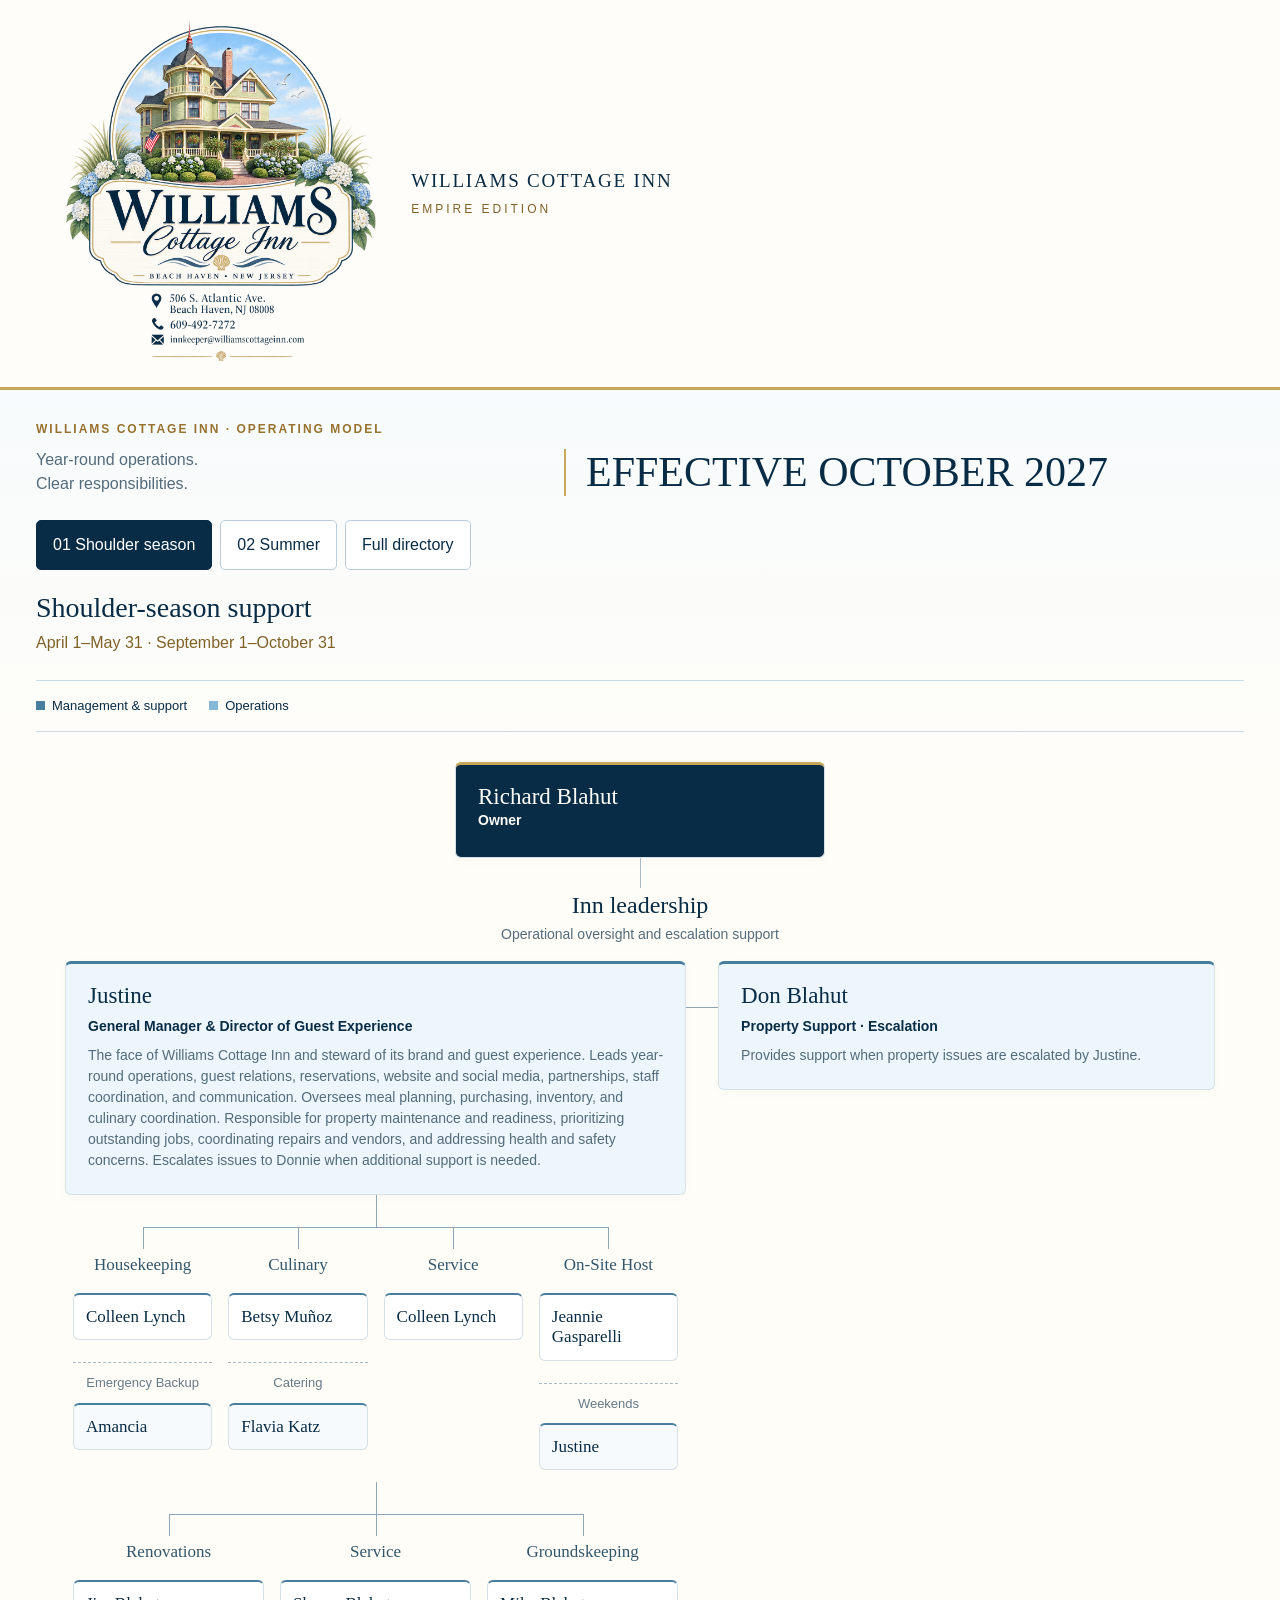
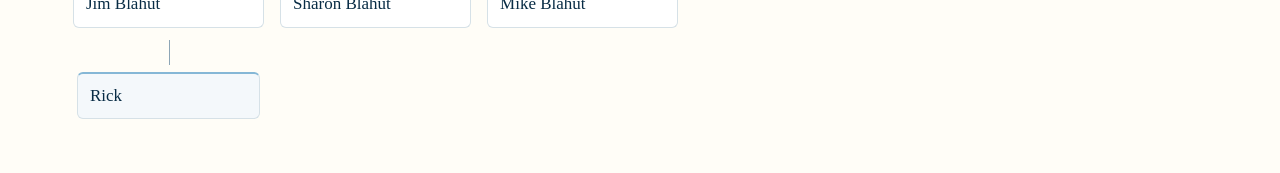
==== commit d467d00f: "Remove winter season page and navigation" ====
--- a/empire/index.html
+++ b/empire/index.html
@@ -1,10 +1,10 @@
 <!doctype html><html lang="en"><head><meta charset="utf-8"><meta name="viewport" content="width=device-width,initial-scale=1"><title>Williams Cottage Inn | Empire Edition</title><link rel="stylesheet" href="style.css"></head><body>
 <header><div class="brand"><img src="williams-cottage-logo.png" alt="Williams Cottage Inn, Beach Haven, New Jersey" width="124" height="132"><div>WILLIAMS COTTAGE INN<span>EMPIRE EDITION</span></div></div></header>
 <main><div class="intro"><div><p class="eyebrow">WILLIAMS COTTAGE INN · OPERATING MODEL</p><h1>Year-round operations.<br>Clear responsibilities.</h1></div><p class="context"></p></div>
-<nav class="season-nav" aria-label="Support model"><a href="#shoulder" data-season="shoulder">01 Shoulder season</a><a href="#summer" data-season="summer">02 Summer</a><a href="#winter" data-season="winter">03 Winter</a><a href="#directory" data-season="directory">Full directory</a></nav><section class="season-heading"><div><h2 id="season-title"></h2><p id="season-dates"></p></div><p id="season-description"></p></section><div class="legend"><span><i class="green"></i>Management & support</span><span><i class="gray"></i>Operations</span></div>
+<nav class="season-nav" aria-label="Support model"><a href="#shoulder" data-season="shoulder">01 Shoulder season</a><a href="#summer" data-season="summer">02 Summer</a><a href="#directory" data-season="directory">Full directory</a></nav><section class="season-heading"><div><h2 id="season-title"></h2><p id="season-dates"></p></div><p id="season-description"></p></section><div class="legend"><span><i class="green"></i>Management & support</span><span><i class="gray"></i>Operations</span></div>
 <section class="tier" aria-labelledby="owner-title"><div class="tier-label" hidden><h2 id="owner-title">Owner</h2></div><div id="owner" class="owner cards"></div></section>
 <div class="connector"></div><section class="tier" aria-labelledby="family-title"><div class="tier-label"><span>02</span><h2 id="family-title">Family ownership</h2></div><div id="family" class="family cards"></div></section>
 <div class="connector"></div><section class="tier leadership" aria-labelledby="lead-title"><div class="tier-label"><h2 id="lead-title">Inn leadership</h2><p>Operational oversight and escalation support</p></div><div id="leadership" class="leaders cards"></div></section>
 <div class="connector"></div><section class="tier" aria-labelledby="team-title"><div class="tier-label"><span>04</span><h2 id="team-title">Operations</h2></div><div id="support" class="support cards"></div><div class="open-roles"><strong>Team roster to complete</strong><p>Cleaners & housekeepers · Cooks · Maintenance technicians · Vendor contacts</p><span>Add each person as their details become available. Reporting relationships are confirmed individually.</span></div></section>
-<div id="directory-service-contacts"></div><p class="winter-holiday-note" hidden>The inn may close for certain winter vacation days when no team is available.</p></main>
-<dialog id="editor"><form id="person-form"><div class="dialog-head"><p class="eyebrow">PEOPLE DIRECTORY</p><button type="button" id="close" aria-label="Close">×</button></div><h2 id="dialog-title">Person details</h2><label>Name<input name="name" required maxlength="100"></label><label>Title / role<input name="role" required maxlength="150"></label><label>Organizational group<select name="group"><option value="owner">Primary ownership</option><option value="family">Family ownership</option><option value="leadership">Inn leadership</option><option value="support">Operations</option><option value="justineTeam">Working directly with Justine</option><option value="jimTeam">Jim Blahut’s team</option><option value="champions">Justine’s personal support network</option></select></label><label>Family relationship<input name="relation" maxlength="200"></label><label>Responsibilities / contribution<textarea name="notes" rows="3" maxlength="600"></textarea></label><label>Reports to / works with<input name="reports" maxlength="150" placeholder="To be confirmed"></label><div class="fields"><label>Phone<input name="phone" type="tel" maxlength="60"></label><label>Email<input name="email" type="email" maxlength="150"></label></div><div class="dialog-actions"><button type="button" id="remove">Remove person</button><button class="primary" type="submit">Save details</button></div></form></dialog><input type="file" id="file" accept="application/json,.json" hidden><div id="status" role="status" aria-live="polite"></div><script src="app.js?v=justine-weekends-5"></script></body></html>
+<div id="directory-service-contacts"></div></main>
+<dialog id="editor"><form id="person-form"><div class="dialog-head"><p class="eyebrow">PEOPLE DIRECTORY</p><button type="button" id="close" aria-label="Close">×</button></div><h2 id="dialog-title">Person details</h2><label>Name<input name="name" required maxlength="100"></label><label>Title / role<input name="role" required maxlength="150"></label><label>Organizational group<select name="group"><option value="owner">Primary ownership</option><option value="family">Family ownership</option><option value="leadership">Inn leadership</option><option value="support">Operations</option><option value="justineTeam">Working directly with Justine</option><option value="jimTeam">Jim Blahut’s team</option><option value="champions">Justine’s personal support network</option></select></label><label>Family relationship<input name="relation" maxlength="200"></label><label>Responsibilities / contribution<textarea name="notes" rows="3" maxlength="600"></textarea></label><label>Reports to / works with<input name="reports" maxlength="150" placeholder="To be confirmed"></label><div class="fields"><label>Phone<input name="phone" type="tel" maxlength="60"></label><label>Email<input name="email" type="email" maxlength="150"></label></div><div class="dialog-actions"><button type="button" id="remove">Remove person</button><button class="primary" type="submit">Save details</button></div></form></dialog><input type="file" id="file" accept="application/json,.json" hidden><div id="status" role="status" aria-live="polite"></div><script src="app.js?v=no-winter-6"></script></body></html>
